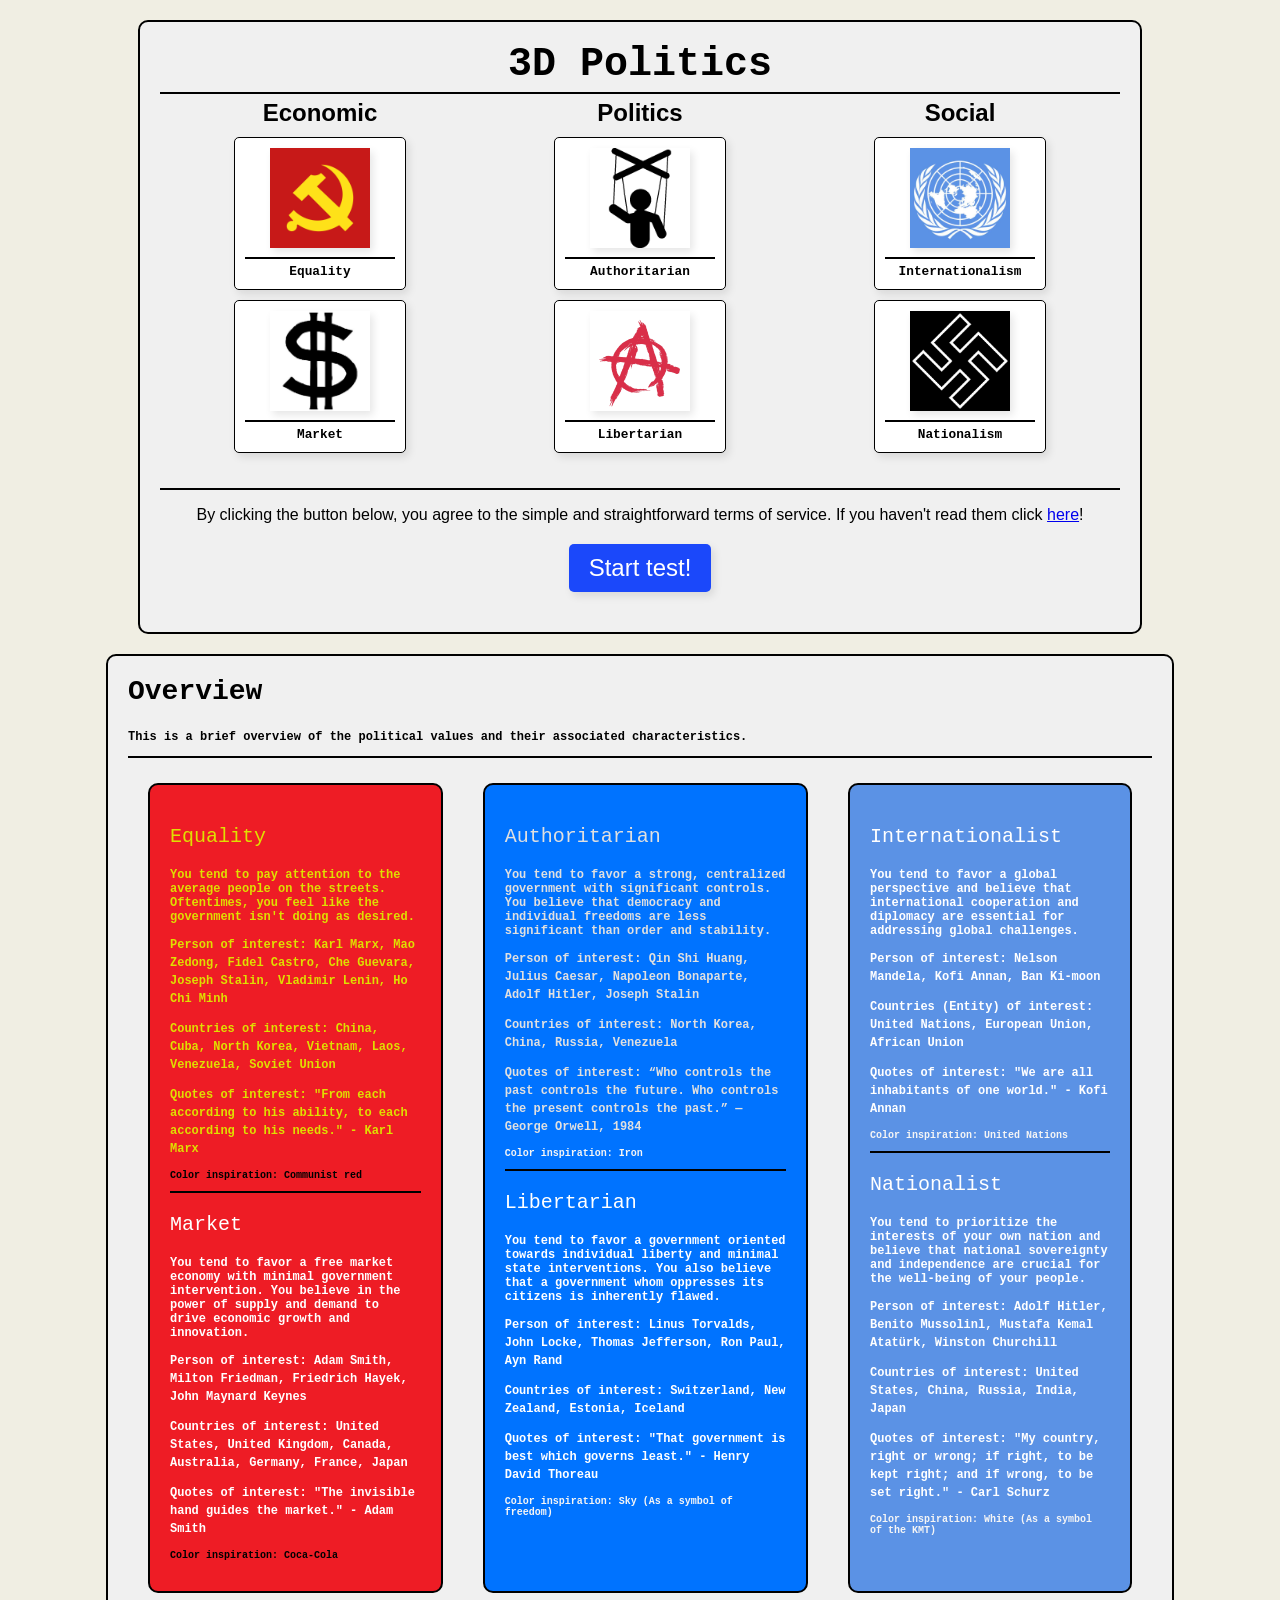
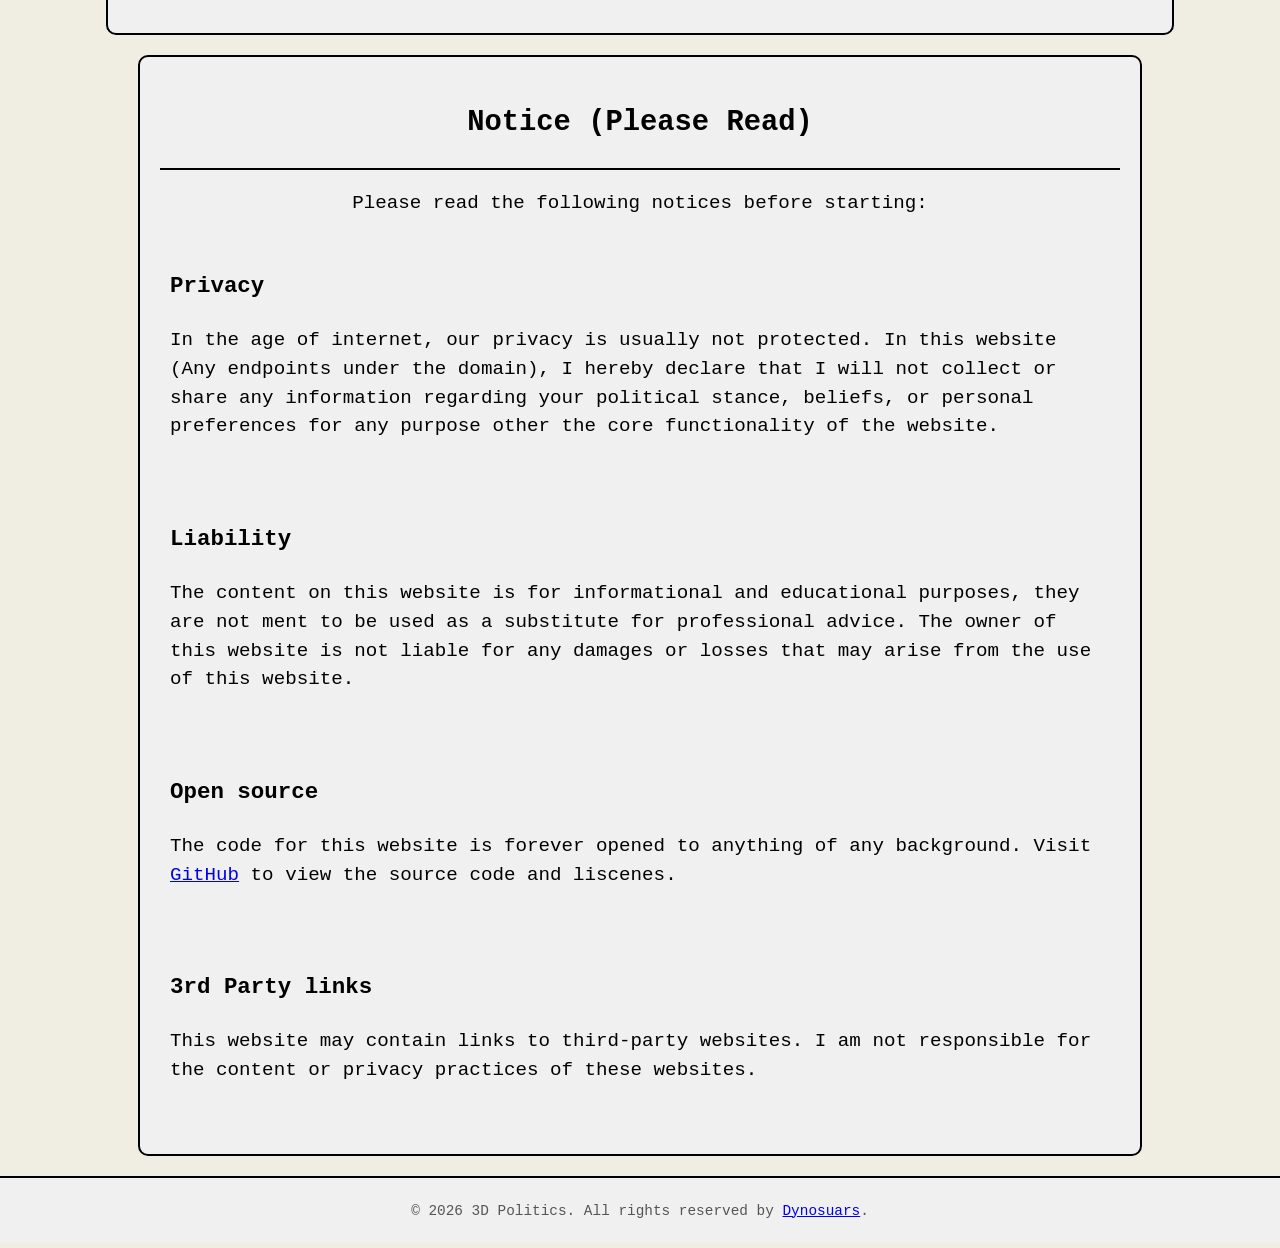
==== index.html @ 562ab2df "Front page" ====
<!DOCTYPE html>

<html lang="en">
    <head>
        <meta charset="UTF-8">
        <meta name="viewport" content="width=device-width, initial-scale=1.0">
        <title>3D Politics</title>
        <link rel="stylesheet" href="styles/style.css">
    </head>

    <body>
        <div class="header">
            <h1 class="title">3D Politics</h1>
            <div class="breaker"></div>
            <div class="values">
                <div class="valGroup">
                    <h1 class="valName">Economic</h1>
                    <div class="value">
                        <img src="assets/images/communist.jpg" alt="Communist" class="valIcon">
                        <div class="breaker"></div>
                        <p class="valSpecificName">Equality</p>
                    </div>
                    <div class="value">
                        <img src="assets/images/capitalism.jpg" alt="Capitalism" class="valIcon">
                        <div class="breaker"></div>
                        <p class="valSpecificName">Market</p>
                    </div>
                </div>
                <div class="valGroup">
                    <h1 class="valName">Politics</h1>
                    <div class="value">
                        <img src="assets/images/puppet.jpg" alt="Autocracy" class="valIcon">
                        <div class="breaker"></div>
                        <p class="valSpecificName">Authoritarian</p>
                    </div>
                    <div class="value">
                        <img src="assets/images/anarchy.jpg" alt="Anarchy" class="valIcon">
                        <div class="breaker"></div>
                        <p class="valSpecificName">Libertarian</p>
                    </div>
                </div>
                <div class="valGroup">
                    <h1 class="valName">Social</h1>

                    <div class="value">
                        <img src="assets/images/un.jpg" alt="United Nations" class="valIcon">
                        <div class="breaker"></div>
                        <p class="valSpecificName">Internationalism</p>
                    </div>
                    <div class="value">
                        <img src="assets/images/nazi.jpg" alt="Nazi" class="valIcon">
                        <div class="breaker"></div>
                        <p class="valSpecificName">Nationalism</p>
                    </div>
                </div>
            </div>
            <div class="breaker"></div>
            <p class="note"> By clicking the button below, you agree to the simple and straightforward terms of service. If you haven't read them click <a href="#notice" onclick="readedNoted();">here</a>!</p>
            <button class="start" onclick="startGame()">Start test!</button>
        </div>
        
        <div class="overview">
            <h2>Overview</h2>
            <p>This is a brief overview of the political values and their associated characteristics.</p>
            <div class="breaker"></div>
            <div class="overviewGroup">
                <div class="overgroup" style="background-color: #EE1C25;">
                <div class="overValue" style="color: #dfdf01">
                    <h3>Equality</h3>
                    <p>You tend to pay attention to the average people on the streets. Oftentimes, you feel like the government isn't doing as desired.
                    </p>
                    <p class="interest">
                        Person of interest: Karl Marx, Mao Zedong, Fidel Castro, Che Guevara, Joseph Stalin, Vladimir Lenin, Ho Chi Minh
                    </p>
                    <p class="interest">
                        Countries of interest: China, Cuba, North Korea, Vietnam, Laos, Venezuela, Soviet Union
                    </p>
                    <p class="interest">
                        Quotes of interest: "From each according to his ability, to each according to his needs." - Karl Marx
                    </p>
                    <p style="font-size: 10px; color:black">Color inspiration: Communist red</p>
                </div>
                <div class="breaker"></div>
                <div class="overValue" style="color: #fff;">
                    <h3>Market</h3>
                    <p> You tend to favor a free market economy with minimal government intervention. You believe in the power of supply and demand to drive economic growth and innovation.</p>
                    <p class="interest">Person of interest: Adam Smith, Milton Friedman, Friedrich Hayek, John Maynard Keynes</p>
                    <p class="interest">Countries of interest: United States, United Kingdom, Canada, Australia, Germany, France, Japan</p>
                    <p class="interest">Quotes of interest: "The invisible hand guides the market." - Adam Smith</p>
                    <p style="font-size: 10px; color:black">Color inspiration: Coca-Cola</p>
                </div>
            </div>
            <div class="overgroup" style="background-color: #0073ff;">
                <div class="overValue" style="color: #e0e0e0;">
                    <h3>Authoritarian</h3>
                    <p> You tend to favor a strong, centralized government with significant controls. You believe that democracy and individual freedoms are less significant than order and stability.
                    </p>
                    <p class="interest">Person of interest: Qin Shi Huang, Julius Caesar, Napoleon Bonaparte, Adolf Hitler, Joseph Stalin</p>
                    <p class="interest">Countries of interest: North Korea, China, Russia, Venezuela</p>
                    <p class="interest">Quotes of interest: “Who controls the past controls the future. Who controls the present controls the past.”
                    ― George Orwell, 1984</p>
                    <p style="font-size: 10px; color:whitesmoke">Color inspiration: Iron</p>
                </div>
                <div class="breaker"></div>
                <div class="overValue" style="color: #fff;">
                    <h3>Libertarian</h3>
                    <p>You tend to favor a government oriented towards individual liberty and minimal state interventions. You also believe that a government whom oppresses its citizens is inherently flawed.
                    </p>
                    <p class="interest">Person of interest: Linus Torvalds, John Locke, Thomas Jefferson, Ron Paul, Ayn Rand</p>
                    <p class="interest">Countries of interest: Switzerland, New Zealand, Estonia, Iceland</p>
                    <p class="interest">Quotes of interest: "That government is best which governs least." - Henry David Thoreau</p>
                    <p style="font-size: 10px; color:whitesmoke">Color inspiration: Sky (As a symbol of freedom)</p>
                </div>
            </div>
            <div class="overgroup" style="background-color: #5b92e5;">
                <div class="overValue" style="color: #fff;">
                    <h3>Internationalist</h3>
                    <p>You tend to favor a global perspective and believe that international cooperation and diplomacy are essential for addressing global challenges.</p>
                    <p class="interest">Person of interest: Nelson Mandela, Kofi Annan, Ban Ki-moon</p>
                    <p class="interest">Countries (Entity) of interest: United Nations, European Union, African Union</p>
                    <p class="interest">Quotes of interest: "We are all inhabitants of one world." - Kofi Annan</p>
                    <p style="font-size: 10px; color:whitesmoke">Color inspiration: United Nations</p>
                </div>
                <div class="breaker"></div>
                <div class="overValue" style="color: #fff;">
                    <h3>Nationalist</h3>
                    <p>You tend to prioritize the interests of your own nation and believe that national sovereignty and independence are crucial for the well-being of your people.</p>
                    <p class="interest">Person of interest: Adolf Hitler, Benito Mussolinl, Mustafa Kemal Atatürk, Winston Churchill</p>
                    <p class="interest">Countries of interest: United States, China, Russia, India, Japan</p>
                    <p class="interest">Quotes of interest: "My country, right or wrong; if right, to be kept right; and if wrong, to be set right." - Carl Schurz</p>
                    <p style="font-size: 10px; color:whitesmoke">Color inspiration: White (As a symbol of the KMT)</p>
                </div>
            </div>
            </div>
        </div>

        <div class="notice" id="notice">
            <h2 class="noticeTitle">Notice (Please Read)</h2>
            <div class="breaker"></div>
            <p class="noticeText">Please read the following notices before starting:</p>
            <div class="legalGroup">
                <h3 class="legalTitle">Privacy</h3>
                <p class="legalText">In the age of internet, our privacy is usually not protected. In this website (Any endpoints under the domain), I hereby declare that I will not collect or share any information regarding your political stance, beliefs, or personal preferences for any purpose other the core functionality of the website.</p>
            </div>
            <div class="legalGroup">
                <h3 class="legalTitle">Liability</h3>
                <p class="legalText">The content on this website is for informational and educational purposes, they are not ment to be used as a substitute for professional advice. The owner of this website is not liable for any damages or losses that may arise from the use of this website.</p>
            </div>
            <div class="legalGroup">
                <h3 class="legalTitle">Open source</h3>
                <p class="legalText">The code for this website is forever opened to anything of any background. Visit <a href="https://github.com/dynosuars/3DPolitics" target="_blank">GitHub</a> to view the source code and liscenes.</p>
            </div>
            <div class="legalGroup">
                <h3 class="legalTitle">3rd Party links</h3>
                <p class="legalText">This website may contain links to third-party websites. I am not responsible for the content or privacy practices of these websites.</p>
            </div>
        </div>

        <footer class="footer">
            <p class="footerText">© 2026 3D Politics. All rights reserved by <a href="https://github.com/dynosuars" target="_blank">Dynosuars</a>.</p>
        </footer>
    </body>
    <script>
        var readed = false;

        function readedNoted() {
            readed = true;
        }

        function startGame() {
            if (!readed) {
                let modal = document.createElement('dialog');
                modal.id = 'modal';
                modal.classList.add('modal');
                modal.innerHTML = `
                    <h2>Notice</h2>
                    <p>You must read the notice before starting the game.</p>
                    <p>You should be glad that you have dev that cares about efficiency, so just click <a href="#notice" onclick="closeModal();readedNoted();">here</a> to read it!</p>
                    <button onclick="closeModal()">Close</button>
                `;
                document.body.appendChild(modal);
                modal.showModal();
            }
        }

        function closeModal() {
            let modal = document.getElementById('modal');
            if (modal) {
                modal.close();
                modal.remove();
            }
        }

        let notice = document.getElementById('notice');
        const observer = new IntersectionObserver((entries) => {
            entries.forEach(entry => {
                if (entry.isIntersecting) {
                    readed = true;
                }
            });
        });
        observer.observe(notice);
    </script>

</html>
---- styles/style.css ----
body {
    background-color: #f0eee3;
    font-family: Arial, sans-serif;
    margin: 0;
    padding: 0;
}

.header {
    text-align: center;
    margin-bottom: 20px;
    width: 75%;
    margin-left: auto;
    margin-right: auto;
    margin-top: 20px;
    border: 2px solid #000;
    border-radius: 10px;
    padding: 20px;
    background-color: #f0f0f0;
}

.header .title {
    font-size: 2.5em;
    margin: 0;
    font-family: "Jetbrain Mono Nerd Font", hack, monospace;
}

.breaker {
    margin-top: 5px;
    margin-bottom: 5px;
    border-bottom: 2px solid #000;
}



.values {
    display:inline-flex;
    justify-content: space-around;
    margin-bottom: 20px;
    width: 100%;
}

.valGroup {
    text-align: center;
}

.valName {
    font-size: 1.5em;
    margin: 0;
}

.value {
    margin: 10px 0;
    border: 1px solid #000;
    padding: 10px;
    background-color: #fff;
    border-radius: 5px;
    box-shadow: 3px 4px 8px rgba(0, 0, 0, 0.1);
    width: 150px;
    max-height: auto;
}

.valSpecificName {
    font-size: 0.8em;
    font-weight: bold;
    margin: 0;
    font-family: "Jetbrain Mono Nerd Font", hack, monospace;
}

.valIcon {
    max-width: 100px;
    max-height: auto;
    transform: scale(1);
    transition: transform 0.3s;
    display: inline-block;
    box-shadow: 3px 4px 8px rgba(0, 0, 0, 0.1);
}

.valIcon:hover {
    transform: scale(1.075);
    transition: transform 0.3s;
}

.start {
    display: block;
    margin: 20px auto;
    padding: 10px 20px;
    font-size: 1.5em;
    background-color: #1b48fa;
    color: white;
    border: none;
    border-radius: 5px;
    box-shadow: 3px 4px 8px rgba(0, 0, 0, 0.1);
    cursor: pointer;
}

.modal {
    border: 2px solid #000;
    border-radius: 10px;
    padding: 20px;
    background-color: #f0f0f0;
    box-shadow: none;
    width: 50%;
}

.modal h2 {
    font-size: 2em;
    margin-top: 0;
    font-family: "Jetbrain Mono Nerd Font", hack, monospace;
}

.modal p {
    font-size: 1.2em;
    font-family: "Jetbrain Mono Nerd Font", hack, monospace;
}

.modal button {
    display: block;
    margin: 20px auto 0 auto;
    padding: 10px 20px;
    font-size: 1.5em;
    background-color: #1b48fa;
    color: white;
    border: none;
    border-radius: 5px;
    box-shadow: 3px 4px 8px rgba(0, 0, 0, 0.1);
    cursor: pointer;
}

.notice {
    text-align: center;
    font-size: 1.2em;
    margin-top: 20px;
    font-family: "Jetbrain Mono Nerd Font", hack, monospace;
    line-height: 1.5;
    border: 2px solid #000;
    border-radius: 10px;
    padding: 20px;
    width: 75%;
    margin-left: auto;
    margin-right: auto; 
    background-color: #f0f0f0;
    margin-bottom: 20px;
}

.notice .legalGroup {
    text-align: left;
    margin-bottom: 20px;
    padding: 10px;
}

.overview {
    margin-top: 20px;
    border: 2px solid #000;
    border-radius: 10px;
    padding: 20px;
    width: 80%;
    margin-left: auto;
    margin-right: auto; 
    background-color: #f0f0f0;
}

.overviewGroup {
    width: 100%;
    display: block;
}

.overview h2 {
    font-size: 1.5em;
    margin-top: 0;
    font-family: "Jetbrain Mono Nerd Font", hack, monospace;
}

.overview h3 {
    font-size: 1em;
    font-weight: 500;
    margin-top: 20px;
    font-family: "Jetbrain Mono Nerd Font", hack, monospace;
}

.overview p {
    font-size: 0.75em;
    font-weight: 700;
    font-family: "Jetbrain Mono Nerd Font", hack, monospace;
}

.interest {
    font-family: "Jetbrain Mono Nerd Font", hack, monospace;
    line-height: 1.5;
    font-weight: bold;
    display: flex;
}

.overgroup {
    margin: 20px;
    border: 2px solid #000;
    border-radius: 10px;
    padding: 20px;
    width: auto;
    background-color: #f0f0f0;
}

@media (min-width: 900px) {
    .overviewGroup {
        width: 100%;
        display: flex;
    }
    
    .overview h2 {
        font-size: 1.75em;
        margin-top: 0;
        font-family: "Jetbrain Mono Nerd Font", hack, monospace;
    }

    .overview h3 {
        font-size: 1.25em;
        font-weight: 500;
        margin-top: 20px;
        font-family: "Jetbrain Mono Nerd Font", hack, monospace;
    }

    .overview p {
        font-size: 0.75em;
        font-weight: 700;
        font-family: "Jetbrain Mono Nerd Font", hack, monospace;
    }

    .overview .interest {
        font-family: "Jetbrain Mono Nerd Font", hack, monospace;
        line-height: 1.5;
        font-weight: bold;
        display: flex;
    }

    .overgroup {
        margin: 20px;
        border: 2px solid #000;
        border-radius: 10px;
        padding: 20px;
        width: auto;
        background-color: #f0f0f0;
    }
}

.footer {
    text-align: center;
    margin-top: 20px;
    font-size: 0.9em;
    color: #555;
    font-family: "Jetbrain Mono Nerd Font", hack, monospace;
    background-color: #f0f0f0;
    padding: 10px;
    border-top: 2px solid #000;
}
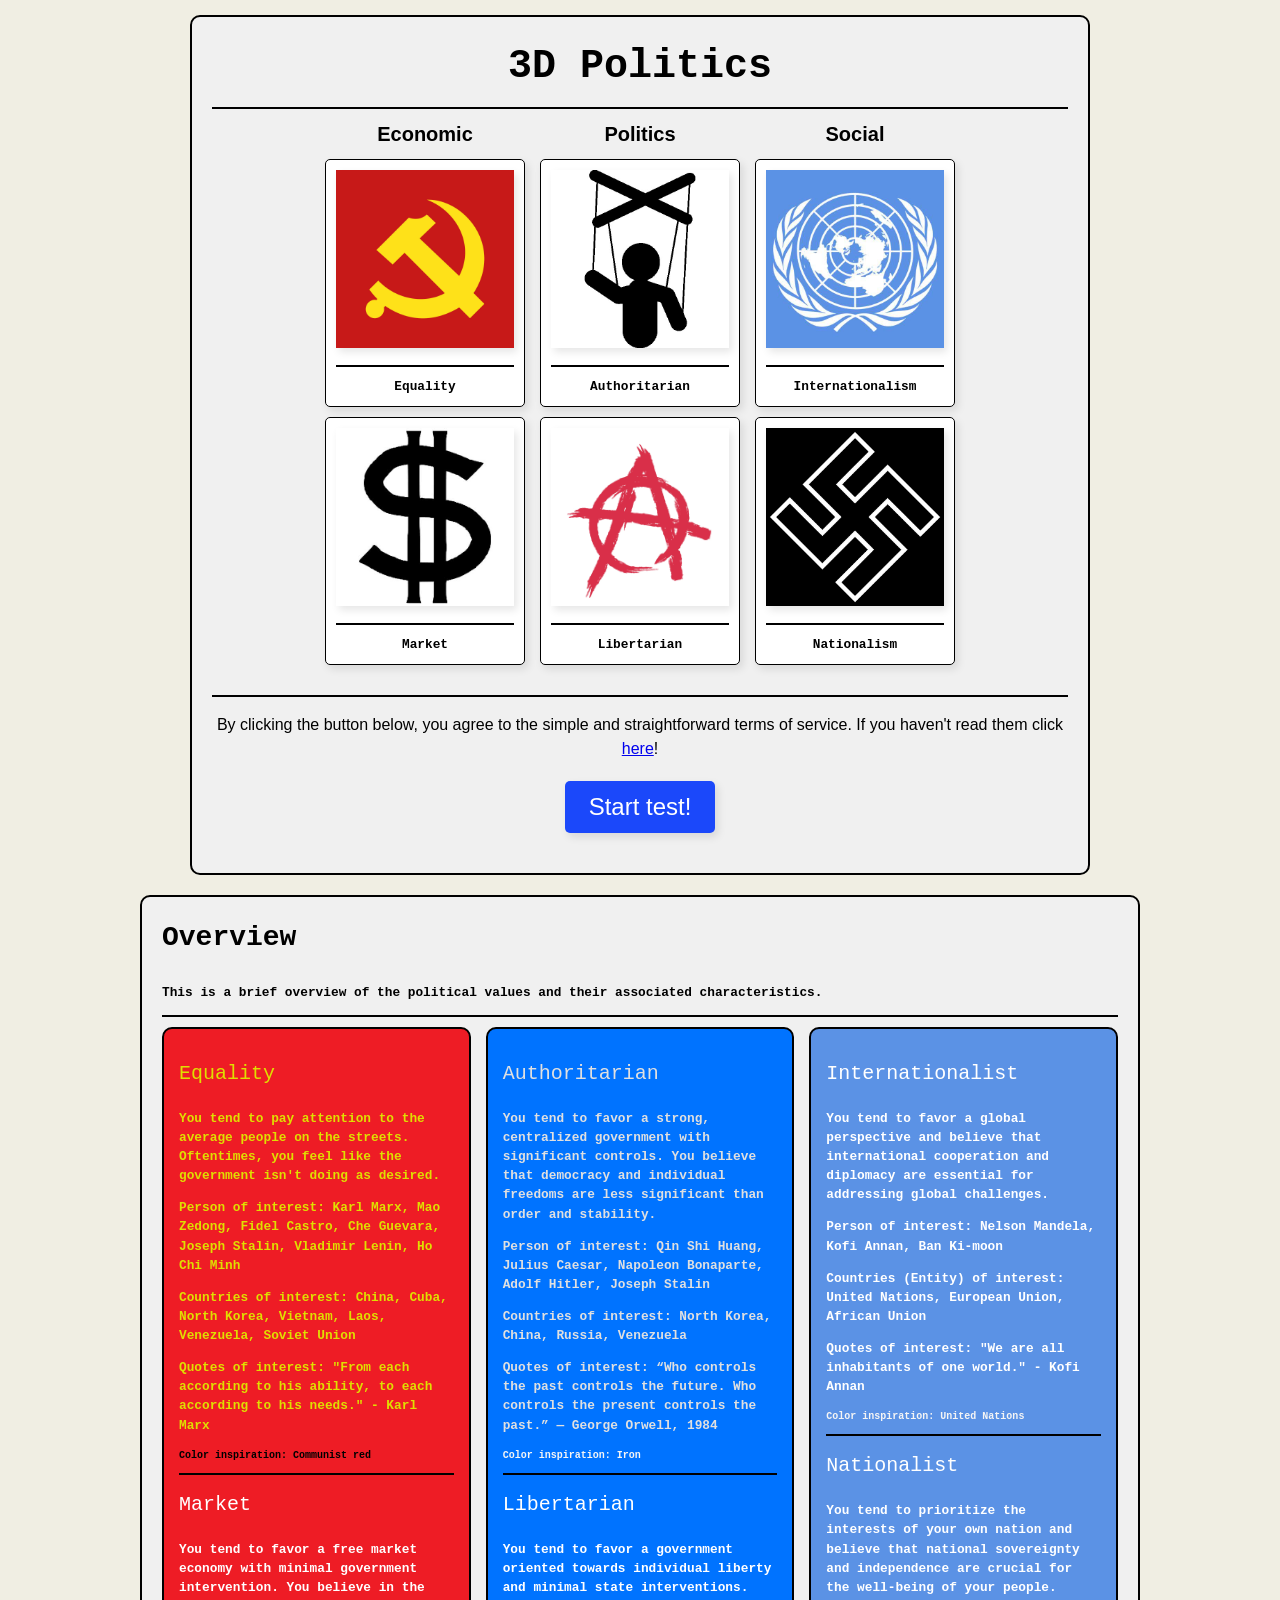
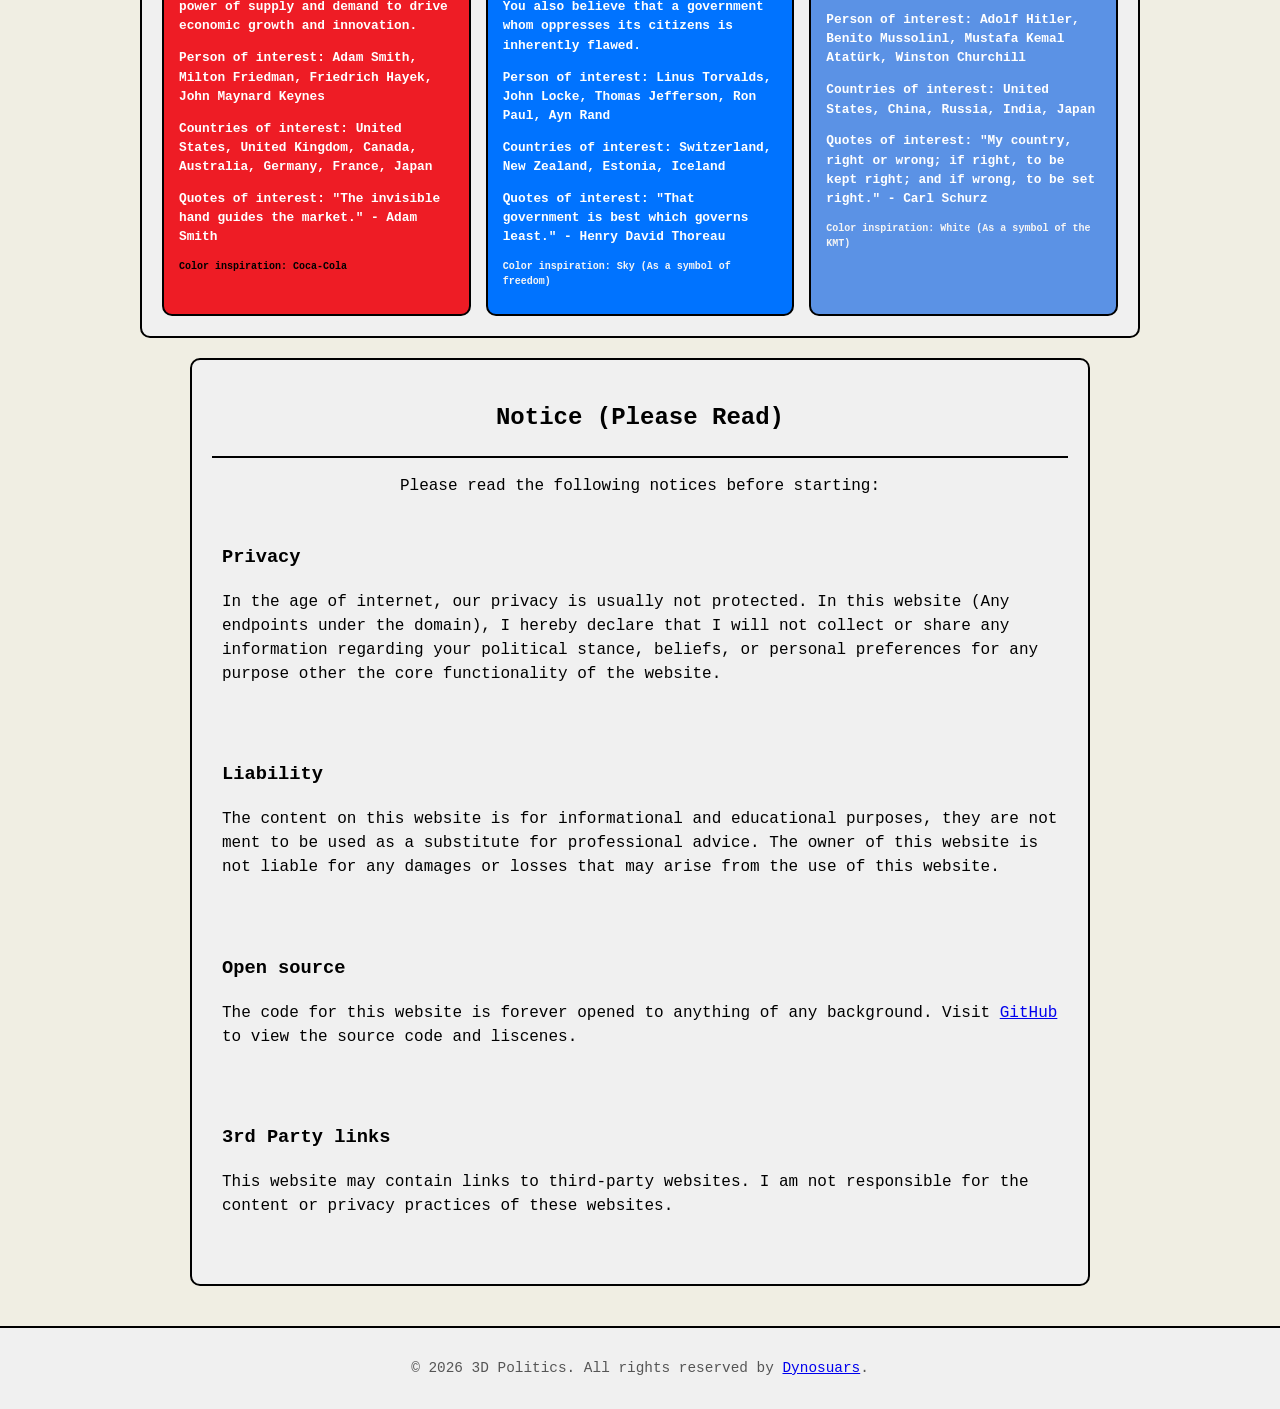
==== commit 70bf9075: "CSS and bug fixes with a random" ====
--- a/index.html
+++ b/index.html
@@ -160,6 +160,7 @@
             <p class="footerText">© 2026 3D Politics. All rights reserved by <a href="https://github.com/dynosuars" target="_blank">Dynosuars</a>.</p>
         </footer>
     </body>
+    <script src="scripts/index.js"></script>
     <script>
         var readed = false;
 
@@ -180,7 +181,11 @@
                 `;
                 document.body.appendChild(modal);
                 modal.showModal();
+            } else {
+                configureNOW();
             }
+
+
         }
 
         function closeModal() {
--- a/styles/style.css
+++ b/styles/style.css
@@ -1,145 +1,199 @@
+
+/* This thing SORTA vibe coded :/ I am not good at CSS, I'll definitely admit that. */
+:root {
+    --bg-main: #f0eee3;
+    --bg-card: #f0f0f0;
+    --bg-white: #ffffff;
+    --color-primary: #1b48fa;
+    --color-text-main: #000000;
+    --color-text-muted: #555555;
+    
+    --font-primary: Arial, sans-serif;
+    --font-mono: "JetBrains Mono Nerd Font", "Hack", monospace;
+    
+    --border-main: 2px solid #000000;
+    --border-light: 1px solid #000000;
+    --radius-main: 10px;
+    --radius-small: 5px;
+    --shadow-main: 3px 4px 8px rgba(0, 0, 0, 0.1);
+}
+
+
+*, *::before, *::after {
+    box-sizing: border-box;
+}
+
 body {
-    background-color: #f0eee3;
-    font-family: Arial, sans-serif;
+    background-color: var(--bg-main);
+    font-family: var(--font-primary);
+    color: var(--color-text-main);
     margin: 0;
     padding: 0;
-}
+    line-height: 1.5;
+}
+
+
+.title, 
+.valSpecificName, 
+.modal h2, 
+.modal p, 
+.notice, 
+.overview h2, 
+.overview h3, 
+.overview p, 
+.interest, 
+.footer {
+    font-family: var(--font-mono);
+}
+
 
 .header {
     text-align: center;
+    width: calc(100% - 30px);
+    max-width: 900px;
+    margin: 15px auto;
+    border: var(--border-main);
+    border-radius: var(--radius-main);
+    padding: 15px;
+    background-color: var(--bg-card);
+}
+
+.header .title {
+    font-size: clamp(1.8em, 5vw, 2.5em);
+    margin: 0;
+}
+
+.breaker {
+    margin: 10px 0;
+    border: 0;
+    border-bottom: var(--border-main);
+}
+
+.values {
+    display: flex;
+    flex-wrap: wrap;
+    justify-content: center;
+    gap: 15px;
+    width: 100%;
     margin-bottom: 20px;
-    width: 75%;
-    margin-left: auto;
-    margin-right: auto;
-    margin-top: 20px;
-    border: 2px solid #000;
-    border-radius: 10px;
-    padding: 20px;
-    background-color: #f0f0f0;
-}
-
-.header .title {
-    font-size: 2.5em;
-    margin: 0;
-    font-family: "Jetbrain Mono Nerd Font", hack, monospace;
-}
-
-.breaker {
-    margin-top: 5px;
-    margin-bottom: 5px;
-    border-bottom: 2px solid #000;
-}
-
-
-
-.values {
-    display:inline-flex;
-    justify-content: space-around;
-    margin-bottom: 20px;
+    padding: 0 15px;
+}
+
+.valGroup {
+    text-align: center;
+    flex: 1 1 140px;
+    max-width: 200px;
+}
+
+.valName {
+    font-size: 1.25em;
+    margin: 0;
+}
+
+.value {
+    margin: 10px auto;
+    border: var(--border-light);
+    padding: 10px;
+    background-color: var(--bg-white);
+    border-radius: var(--radius-small);
+    box-shadow: var(--shadow-main);
     width: 100%;
-}
-
-.valGroup {
-    text-align: center;
-}
-
-.valName {
-    font-size: 1.5em;
-    margin: 0;
-}
-
-.value {
-    margin: 10px 0;
-    border: 1px solid #000;
-    padding: 10px;
-    background-color: #fff;
-    border-radius: 5px;
-    box-shadow: 3px 4px 8px rgba(0, 0, 0, 0.1);
-    width: 150px;
-    max-height: auto;
 }
 
 .valSpecificName {
     font-size: 0.8em;
     font-weight: bold;
     margin: 0;
-    font-family: "Jetbrain Mono Nerd Font", hack, monospace;
 }
 
 .valIcon {
-    max-width: 100px;
-    max-height: auto;
+    max-width: 100%;
+    height: auto;
     transform: scale(1);
-    transition: transform 0.3s;
+    transition: transform 0.3s ease;
     display: inline-block;
-    box-shadow: 3px 4px 8px rgba(0, 0, 0, 0.1);
+    box-shadow: var(--shadow-main);
 }
 
 .valIcon:hover {
     transform: scale(1.075);
-    transition: transform 0.3s;
-}
-
-.start {
+}
+
+.modal input {
+    display: block;
+    padding: 10px;
+    font-size: 1em;
+    width: calc(100% - 20px);
+    margin-bottom: 10px;
+    border-radius: var(--radius-small);
+    border: var(--border-light);
+    box-shadow: var(--shadow-main);
+    margin-bottom: 0;
+}
+
+.modal label {
+    display: block;
+    margin-bottom: 5px;
+    font-weight: bold;
+}
+
+.modal input[type="checkbox"] {
+    width: 1.5em;
+    height: 1.5em;
+    cursor: pointer;
+}
+
+.start, 
+.modal button {
     display: block;
     margin: 20px auto;
-    padding: 10px 20px;
-    font-size: 1.5em;
-    background-color: #1b48fa;
-    color: white;
+    padding: 12px 24px;
+    font-size: 1.25em;
+    background-color: var(--color-primary);
+    color: var(--bg-white);
     border: none;
-    border-radius: 5px;
-    box-shadow: 3px 4px 8px rgba(0, 0, 0, 0.1);
+    border-radius: var(--radius-small);
+    box-shadow: var(--shadow-main);
     cursor: pointer;
+    width: min(100%, 250px);
+    transition: background-color 0.3s ease;
+}
+
+.modal button:hover {
+    background-color: #0f2e9c;
+    transition: background-color 0.3s ease;
 }
 
 .modal {
-    border: 2px solid #000;
-    border-radius: 10px;
+    border: var(--border-main);
+    border-radius: var(--radius-main);
     padding: 20px;
-    background-color: #f0f0f0;
-    box-shadow: none;
-    width: 50%;
+    background-color: var(--bg-card);
+    width: calc(100% - 30px);
+    max-width: 600px;
+    margin: auto;
 }
 
 .modal h2 {
-    font-size: 2em;
+    font-size: 1.75em;
     margin-top: 0;
-    font-family: "Jetbrain Mono Nerd Font", hack, monospace;
 }
 
 .modal p {
-    font-size: 1.2em;
-    font-family: "Jetbrain Mono Nerd Font", hack, monospace;
-}
-
-.modal button {
-    display: block;
-    margin: 20px auto 0 auto;
-    padding: 10px 20px;
-    font-size: 1.5em;
-    background-color: #1b48fa;
-    color: white;
-    border: none;
-    border-radius: 5px;
-    box-shadow: 3px 4px 8px rgba(0, 0, 0, 0.1);
-    cursor: pointer;
-}
+    font-size: 1em;
+}
+
 
 .notice {
     text-align: center;
-    font-size: 1.2em;
-    margin-top: 20px;
-    font-family: "Jetbrain Mono Nerd Font", hack, monospace;
-    line-height: 1.5;
-    border: 2px solid #000;
-    border-radius: 10px;
-    padding: 20px;
-    width: 75%;
-    margin-left: auto;
-    margin-right: auto; 
-    background-color: #f0f0f0;
-    margin-bottom: 20px;
+    font-size: 1em;
+    margin: 20px auto;
+    border: var(--border-main);
+    border-radius: var(--radius-main);
+    padding: 15px;
+    width: calc(100% - 30px);
+    max-width: 900px;
+    background-color: var(--bg-card);
 }
 
 .notice .legalGroup {
@@ -148,109 +202,86 @@
     padding: 10px;
 }
 
+
 .overview {
-    margin-top: 20px;
-    border: 2px solid #000;
-    border-radius: 10px;
-    padding: 20px;
-    width: 80%;
-    margin-left: auto;
-    margin-right: auto; 
-    background-color: #f0f0f0;
+    margin: 20px auto;
+    border: var(--border-main);
+    border-radius: var(--radius-main);
+    padding: 15px;
+    width: calc(100% - 30px);
+    max-width: 1000px;
+    background-color: var(--bg-card);
 }
 
 .overviewGroup {
     width: 100%;
-    display: block;
+    display: flex;
+    flex-direction: column;
+    gap: 15px;
+}
+
+.overgroup {
+    border: var(--border-main);
+    border-radius: var(--radius-main);
+    padding: 15px;
+    background-color: var(--bg-card);
+    flex: 1;
 }
 
 .overview h2 {
-    font-size: 1.5em;
+    font-size: 1.35em;
     margin-top: 0;
-    font-family: "Jetbrain Mono Nerd Font", hack, monospace;
 }
 
 .overview h3 {
     font-size: 1em;
     font-weight: 500;
-    margin-top: 20px;
-    font-family: "Jetbrain Mono Nerd Font", hack, monospace;
+    margin-top: 15px;
 }
 
 .overview p {
-    font-size: 0.75em;
+    font-size: 0.8em;
     font-weight: 700;
-    font-family: "Jetbrain Mono Nerd Font", hack, monospace;
 }
 
 .interest {
-    font-family: "Jetbrain Mono Nerd Font", hack, monospace;
-    line-height: 1.5;
     font-weight: bold;
     display: flex;
 }
 
-.overgroup {
-    margin: 20px;
-    border: 2px solid #000;
-    border-radius: 10px;
-    padding: 20px;
-    width: auto;
-    background-color: #f0f0f0;
-}
+.footer {
+    text-align: center;
+    margin-top: 40px;
+    font-size: 0.9em;
+    color: var(--color-text-muted);
+    background-color: var(--bg-card);
+    padding: 15px;
+    border-top: var(--border-main);
+}
+
 
 @media (min-width: 900px) {
+    .header, 
+    .notice {
+        width: 75%;
+        padding: 20px;
+    }
+
+    .overview {
+        width: 80%;
+        padding: 20px;
+    }
+
     .overviewGroup {
-        width: 100%;
-        display: flex;
-    }
+        flex-direction: row;
+    }
+
+    .overview h2 { font-size: 1.75em; }
+    .overview h3 { font-size: 1.25em; }
     
-    .overview h2 {
-        font-size: 1.75em;
-        margin-top: 0;
-        font-family: "Jetbrain Mono Nerd Font", hack, monospace;
-    }
-
-    .overview h3 {
-        font-size: 1.25em;
-        font-weight: 500;
-        margin-top: 20px;
-        font-family: "Jetbrain Mono Nerd Font", hack, monospace;
-    }
-
-    .overview p {
-        font-size: 0.75em;
-        font-weight: 700;
-        font-family: "Jetbrain Mono Nerd Font", hack, monospace;
-    }
-
-    .overview .interest {
-        font-family: "Jetbrain Mono Nerd Font", hack, monospace;
-        line-height: 1.5;
-        font-weight: bold;
-        display: flex;
-    }
-
-    .overgroup {
-        margin: 20px;
-        border: 2px solid #000;
-        border-radius: 10px;
-        padding: 20px;
+    .start, 
+    .modal button {
+        font-size: 1.5em;
         width: auto;
-        background-color: #f0f0f0;
-    }
-}
-
-.footer {
-    text-align: center;
-    margin-top: 20px;
-    font-size: 0.9em;
-    color: #555;
-    font-family: "Jetbrain Mono Nerd Font", hack, monospace;
-    background-color: #f0f0f0;
-    padding: 10px;
-    border-top: 2px solid #000;
-}
-
-
-
+    }
+}
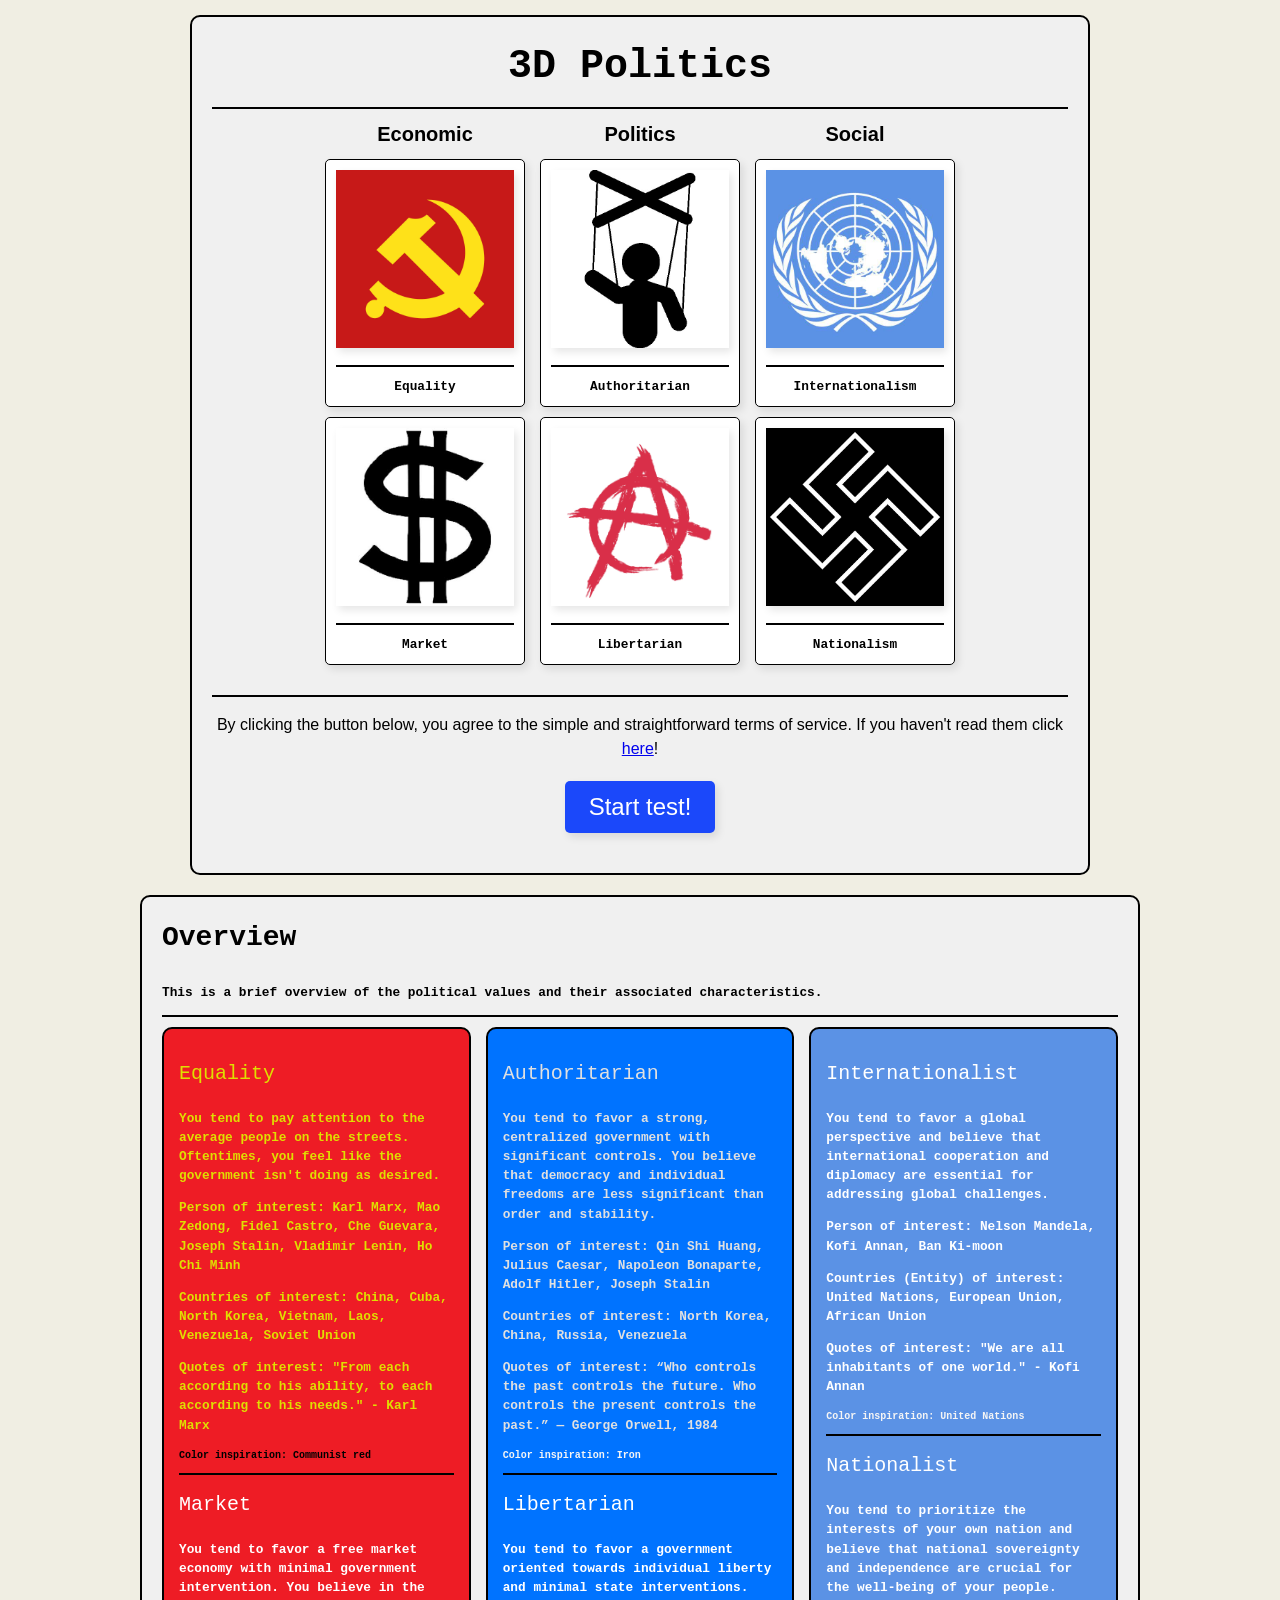
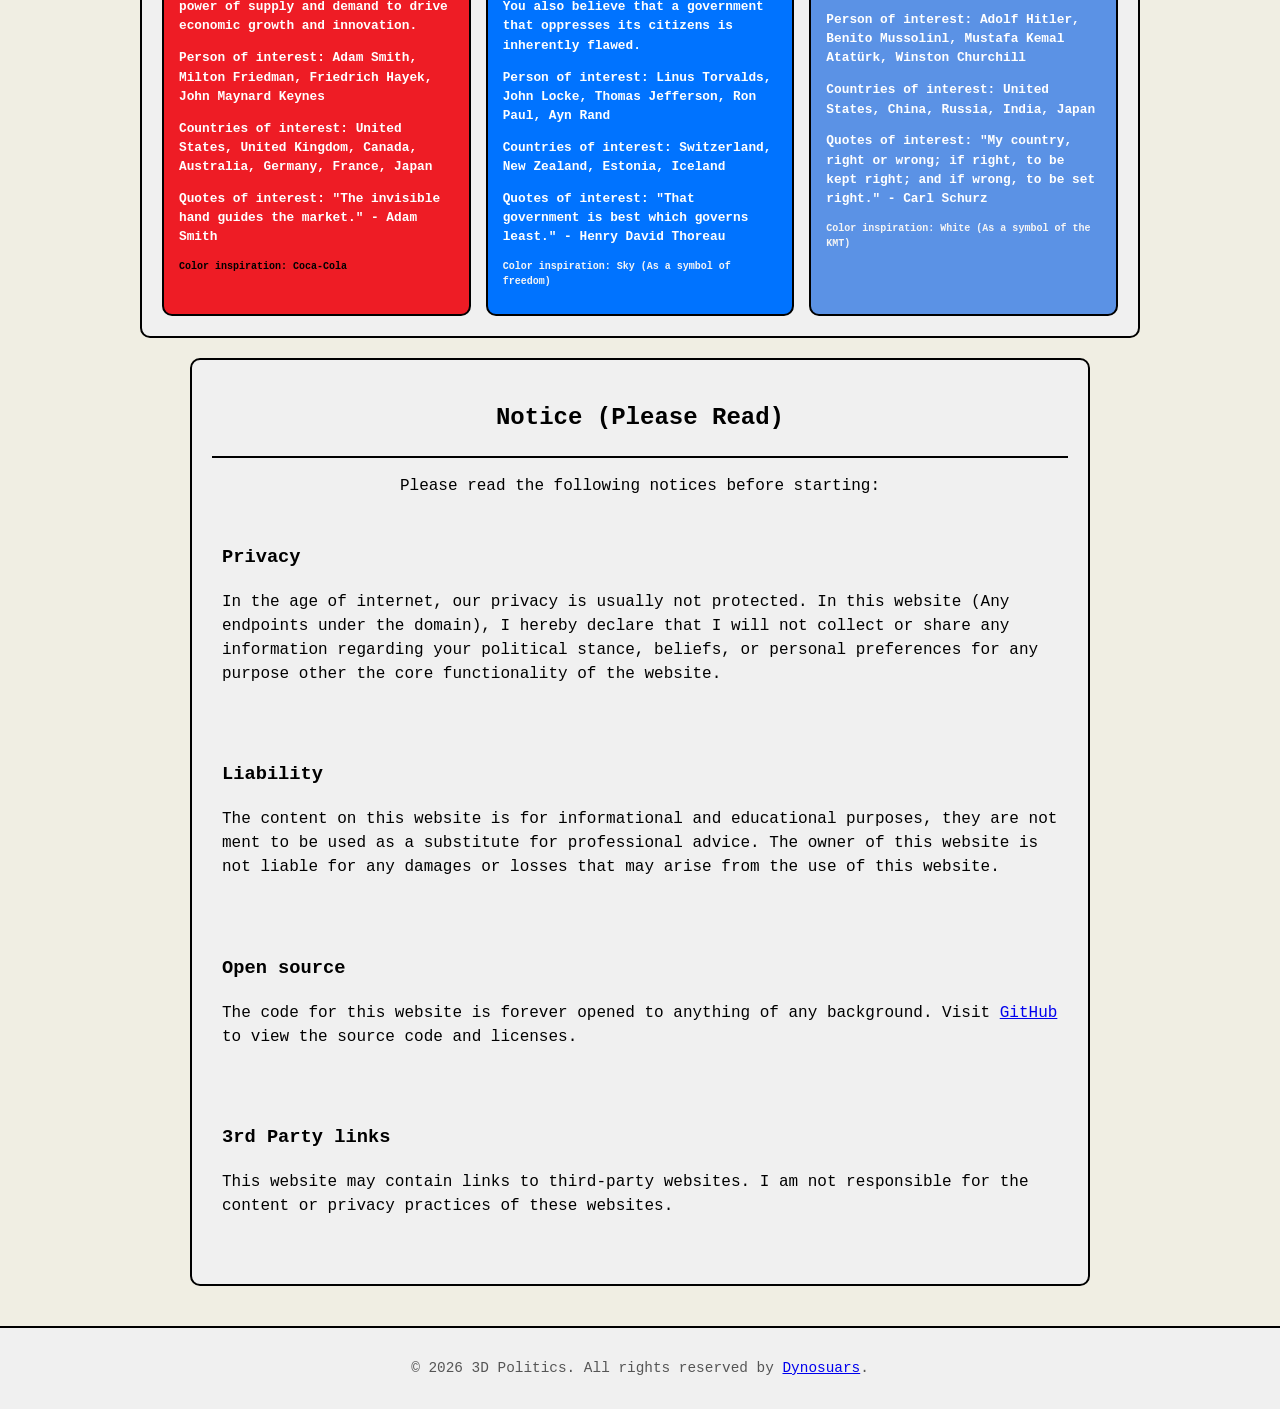
==== commit bb428479: "Grammar" ====
--- a/index.html
+++ b/index.html
@@ -104,7 +104,7 @@
                 <div class="breaker"></div>
                 <div class="overValue" style="color: #fff;">
                     <h3>Libertarian</h3>
-                    <p>You tend to favor a government oriented towards individual liberty and minimal state interventions. You also believe that a government whom oppresses its citizens is inherently flawed.
+                    <p>You tend to favor a government oriented towards individual liberty and minimal state interventions. You also believe that a government that oppresses its citizens is inherently flawed.
                     </p>
                     <p class="interest">Person of interest: Linus Torvalds, John Locke, Thomas Jefferson, Ron Paul, Ayn Rand</p>
                     <p class="interest">Countries of interest: Switzerland, New Zealand, Estonia, Iceland</p>
@@ -148,7 +148,7 @@
             </div>
             <div class="legalGroup">
                 <h3 class="legalTitle">Open source</h3>
-                <p class="legalText">The code for this website is forever opened to anything of any background. Visit <a href="https://github.com/dynosuars/3DPolitics" target="_blank">GitHub</a> to view the source code and liscenes.</p>
+                <p class="legalText">The code for this website is forever opened to anything of any background. Visit <a href="https://github.com/dynosuars/3DPolitics" target="_blank">GitHub</a> to view the source code and licenses.</p>
             </div>
             <div class="legalGroup">
                 <h3 class="legalTitle">3rd Party links</h3>
